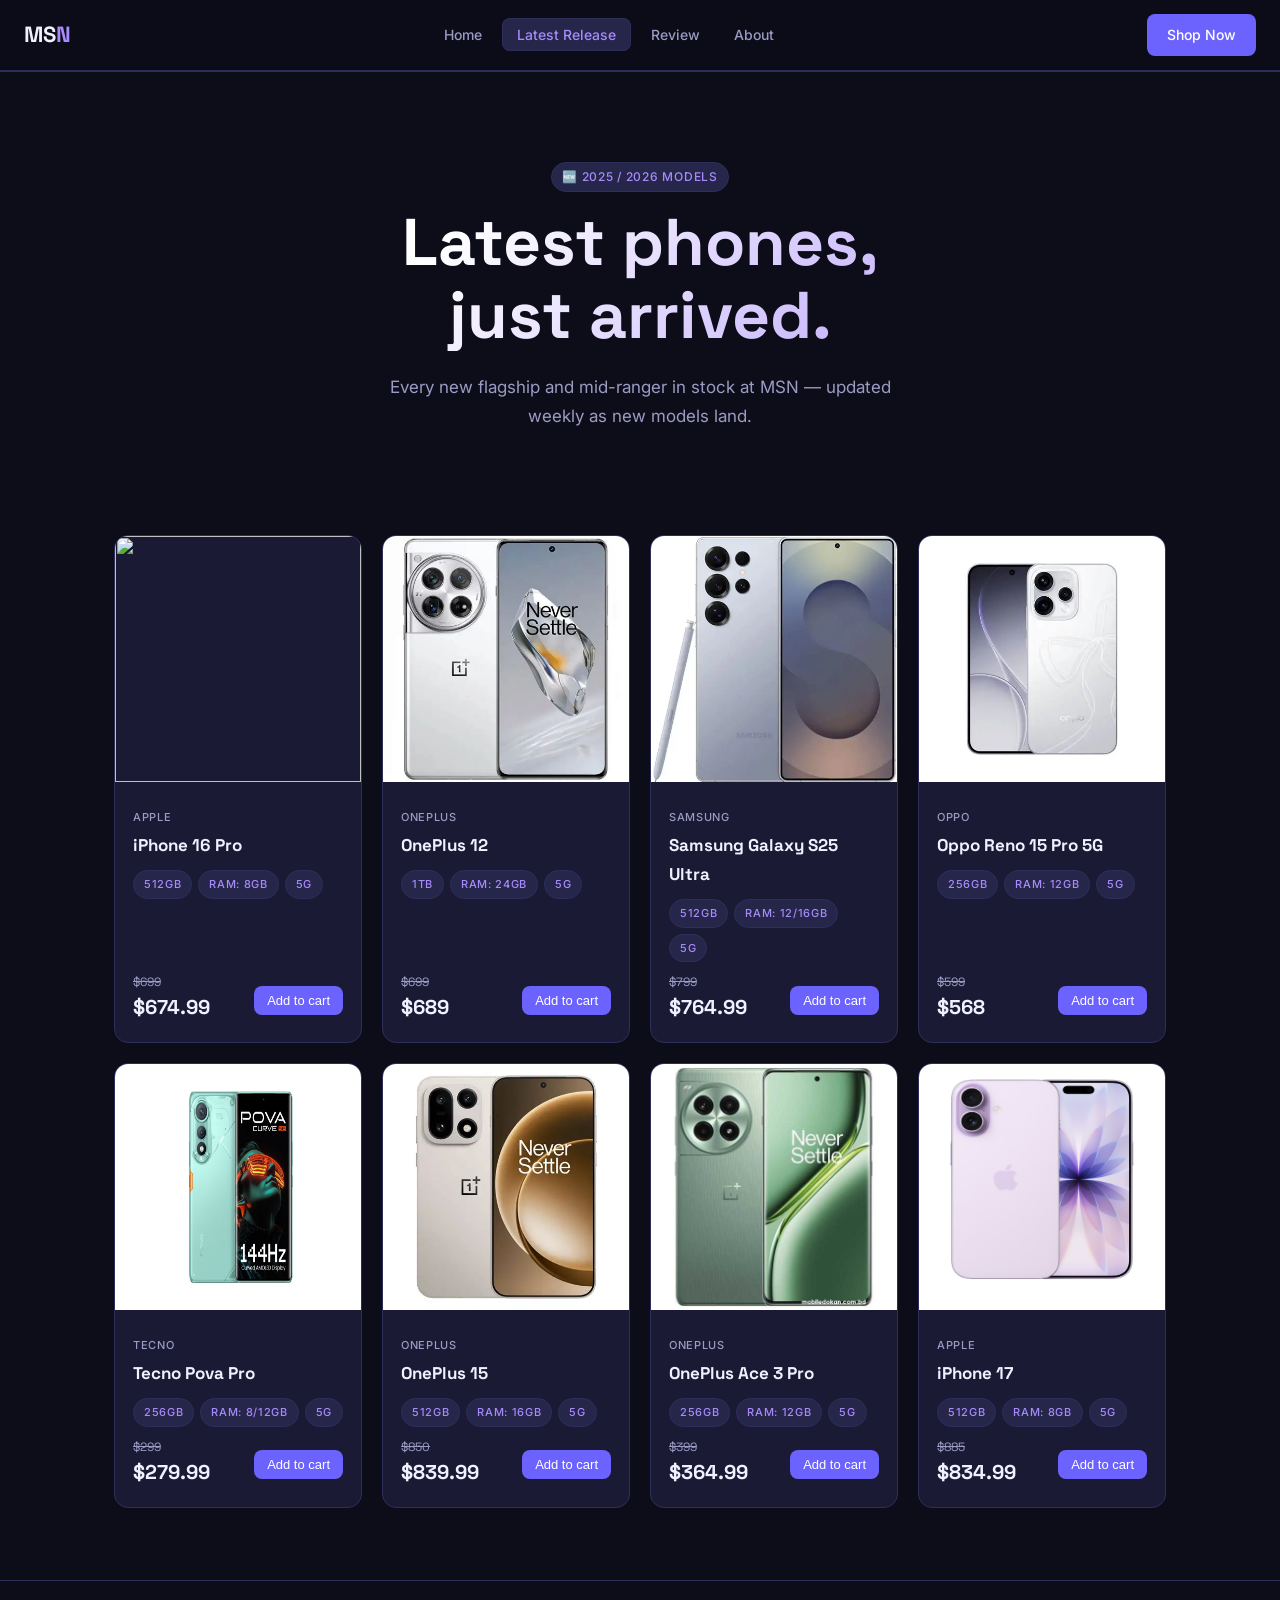
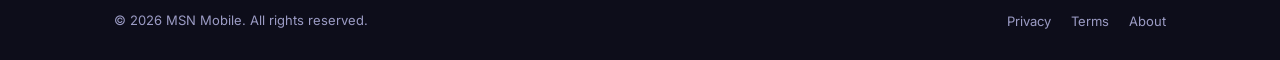
==== latest.html @ aee79e4d "Add files via upload" ====
<!DOCTYPE html>
<html lang="en">
<head>
  <meta charset="UTF-8"/>
  <meta name="viewport" content="width=device-width, initial-scale=1.0"/>
  <title>MSN Mobile — About</title>
  <link href="https://fonts.googleapis.com/css2?family=Space+Grotesk:wght@400;500;700&family=Inter:wght@400;500&display=swap" rel="stylesheet"/>
  <link rel="stylesheet" href="style.css"/>
</head>
<body>
    <nav id="main-nav">
    <div class="nav-inner">
        <a class="logo" href="index.html">MS<span>N</span></a>
        <ul class="nav-links">
            <li><a href="index.html">Home</a></li>
            <li><a href="latest.html">Latest Release</a></li>
            <li><a href="review.html">Review</a></li>
            <li><a href="about.html">About</a></li>
        </ul>
        <div style="display:flex;align-items:center;gap:10px;">
            <a class="btn desktop-cta" href="latest.html">Shop Now</a>
            <button id="nav-toggle-btn" class="hamburger" aria-label="Toggle menu">
            <span></span><span></span><span></span>
            </button>
        </div>
    </div>
    <!-- Mobile drawer -->
    <div class="mobile-menu" id="mobile-menu">
        <ul>
            <li><a href="index.html">🏠 Home</a></li>
            <li><a href="latest.html">📱 Latest Release</a></li>
            <li><a href="review.html">💬 Review</a></li>
            <li><a href="about.html">ℹ️ About</a></li>
        </ul>
        <a class="btn mobile-cta" href="latest.html">Shop Now →</a>
    </div>
    </nav>
    <div class="nav-overlay" id="nav-overlay"></div>

    <!-- Hero -->
    <section class="hero">
        <div class="container">
            <span class="tag">🆕 2025 / 2026 models</span>
            <h1>Latest phones,<br/>just arrived.</h1>
            <p>Every new flagship and mid-ranger in stock at MSN — updated weekly as new models land.</p>
        </div>
    </section>

    <!-- All phones -->
    <section class="page-section" style="padding-top:0;">
        <div class="container">
            <div class="product-grid">

                <div class="product-card">
                    <div><img src="Pic/Iphone_16_Pro.jpg" width="246" height="246"></div>
                    <div class="product-info">
                        <span class="brand">Apple</span>
                        <h3>iPhone 16 Pro</h3>
                        <div class="product-specs"><span class="tag">512GB</span><span class="tag">Ram: 8GB</span><span class="tag">5G</span></div>
                        <div class="product-footer">
                            <div class="price"><span class="old">$699</span>$674.99</div>
                            <button class="btn btn-sm">Add to cart</button>
                        </div>
                    </div>
                </div>

                <div class="product-card">
                    <div><img src="Pic/OnePlus_12.jpg" width="246" height="246"></div>
                    <div class="product-info">
                        <span class="brand">OnePlus</span>
                        <h3>OnePlus 12</h3>
                        <div class="product-specs"><span class="tag">1TB</span><span class="tag">Ram: 24GB</span><span class="tag">5G</span></div>
                        <div class="product-footer">
                            <div class="price"><span class="old">$699</span>$689</div>
                            <button class="btn btn-sm">Add to cart</button>
                        </div>
                    </div>
                </div>

                <div class="product-card">
                    <div><img src="Pic/Galaxy_s25_ultra.jpg" width="246" height="246"></div>
                    <div class="product-info">
                        <span class="brand">Samsung</span>
                        <h3>Samsung Galaxy S25 Ultra</h3>
                        <div class="product-specs"><span class="tag">512GB</span><span class="tag">Ram: 12/16GB</span><span class="tag">5G</span></div>
                        <div class="product-footer">
                            <div class="price"><span class="old">$799</span>$764.99</div>
                            <button class="btn btn-sm">Add to cart</button>
                        </div>
                    </div>
                </div>

                <div class="product-card">
                    <div><img src="Pic/Oppo_reno_15_pro_5g.jpg" width="246" height="246"></div>
                    <div class="product-info">
                        <span class="brand">Oppo</span>
                        <h3>Oppo Reno 15 Pro 5G</h3>
                        <div class="product-specs"><span class="tag">256GB</span><span class="tag">Ram: 12GB</span><span class="tag">5G</span></div>
                        <div class="product-footer">
                            <div class="price"><span class="old">$599</span>$568</div>
                            <button class="btn btn-sm">Add to cart</button>
                        </div>
                    </div>
                </div>

                <div class="product-card">
                    <div><img src="Pic/Tecno_pova7_pro.jpg" width="246" height="246"></div>
                    <div class="product-info">
                        <span class="brand">Tecno</span>
                        <h3>Tecno Pova Pro</h3>
                        <div class="product-specs"><span class="tag">256GB</span><span class="tag">Ram: 8/12GB</span><span class="tag">5G</span></div>
                        <div class="product-footer">
                            <div class="price"><span class="old">$299</span>$279.99</div>
                            <button class="btn btn-sm">Add to cart</button>
                        </div>
                    </div>
                </div>

                <div class="product-card">
                    <div><img src="Pic/OnePlus_15.jpg" width="246" height="246"></div>
                    <div class="product-info">
                        <span class="brand">OnePlus</span>
                        <h3>OnePlus 15</h3>
                        <div class="product-specs"><span class="tag">512GB</span><span class="tag">Ram: 16GB</span><span class="tag">5G</span></div>
                        <div class="product-footer">
                            <div class="price"><span class="old">$850</span>$839.99</div>
                            <button class="btn btn-sm">Add to cart</button>
                        </div>
                    </div>
                </div>

                <div class="product-card">
                    <div><img src="Pic/OnePlus_ace3_pro.jpg" width="246" height="246"></div>
                    <div class="product-info">
                        <span class="brand">OnePlus</span>
                        <h3>OnePlus Ace 3 Pro</h3>
                        <div class="product-specs"><span class="tag">256GB</span><span class="tag">Ram: 12GB</span><span class="tag">5G</span></div>
                        <div class="product-footer">
                            <div class="price"><span class="old">$399</span>$364.99</div>
                            <button class="btn btn-sm">Add to cart</button>
                        </div>
                    </div>
                </div>

                <div class="product-card">
                    <div><img src="Pic/Iphone_17.jpg" width="246" height="246"></div>
                    <div class="product-info">
                        <span class="brand">Apple</span>
                        <h3>iPhone 17</h3>
                        <div class="product-specs"><span class="tag">512GB</span><span class="tag">Ram: 8GB</span><span class="tag">5G</span></div>
                        <div class="product-footer">
                            <div class="price"><span class="old">$885</span>$834.99</div>
                            <button class="btn btn-sm">Add to cart</button>
                        </div>
                    </div>
                </div>

            </div>
        </div>
    </section>

    <!-- Footer -->
    <footer>
        <div class="footer-inner container">
            <p>© 2026 MSN Mobile. All rights reserved.</p>
            <ul class="footer-links">
                <li><a href="#">Privacy</a></li>
                <li><a href="#">Terms</a></li>
                <li><a href="about.html">About</a></li>
            </ul>
        </div>
    </footer>

    <!-- Hamburger -->
    <script>
        // Mobile menu toggle
        const nav = document.getElementById("main-nav");
        const overlay = document.getElementById("nav-overlay");
        const toggle = document.getElementById("nav-toggle-btn");

        function openMenu() {
            nav.classList.add("menu-open");
            overlay.classList.add("visible");
        }
        function closeMenu() {
            nav.classList.remove("menu-open");
            overlay.classList.remove("visible");
        }

        toggle.addEventListener("click", () => {
            nav.classList.contains("menu-open") ? closeMenu() : openMenu();
        });
        overlay.addEventListener("click", closeMenu);
        document.querySelectorAll(".mobile-menu a").forEach(a => a.addEventListener("click", closeMenu));
        // Highlight active nav link
        document.querySelectorAll('.nav-links a, .mobile-menu a').forEach(a => {
            if (a.getAttribute('href') === 'latest.html') a.classList.add('active');
        });
    </script>

</body>
</html>
---- style.css ----
*, *::before, *::after { box-sizing: border-box; margin: 0; padding: 0; }

:root {
  --dark:    #0D0D1A;
  --mid:     #13132A;
  --accent:  #6C63FF;
  --accent2: #A78BFA;
  --text:    #F1F0FF;
  --muted:   #9B9BC4;
  --card:    #1A1A35;
  --border:  #2E2E5A;
  --tag-bg:  #26264A;
  --r:       14px;
  --rs:      8px;
  --ff-head: 'Space Grotesk', sans-serif;
  --ff-body: 'Inter', sans-serif;
}

body {
  background: var(--dark);
  color: var(--text);
  font-family: var(--ff-body);
  font-size: 16px;
  line-height: 1.7;
}

.container  { max-width: 1100px; margin: 0 auto; padding: 0 24px; }
.tag {
  display: inline-block;
  background: var(--tag-bg);
  color: var(--accent2);
  font-size: 12px; font-weight: 500;
  letter-spacing: .06em; text-transform: uppercase;
  padding: 4px 10px; border-radius: 40px;
  border: 1px solid var(--border);
}

.btn {
  display: inline-block;
  background: var(--accent); color: #fff;
  text-decoration: none;
  padding: 9px 20px; border-radius: var(--rs);
  font-size: 14px; font-weight: 500;
  border: none; cursor: pointer;
  transition: opacity .2s;
}
.btn:hover { opacity: .85; }
.btn-outline {
  background: transparent;
  border: 1.5px solid var(--accent);
  color: var(--accent2);
}
.btn-outline:hover { background: var(--accent); color: #fff; }
.btn-sm { padding: 7px 13px; font-size: 13px; }

nav {
  position: sticky; top: 0; z-index: 100;
  background: rgba(13,13,26,.9);
  backdrop-filter: blur(12px);
  border-bottom: 1px solid var(--border);
}
.nav-inner {
  display: flex; align-items: center;
  justify-content: space-between; gap: 16px;
  padding: 14px 24px;
}
.logo {
  font-family: var(--ff-head);
  font-size: 22px; font-weight: 700;
  color: var(--text); text-decoration: none;
}
.logo span { color: var(--accent2); }

/* Desktop nav links */
.nav-links { display: flex; list-style: none; gap: 6px; }
.nav-links a {
  color: var(--muted); text-decoration: none;
  font-size: 14px; font-weight: 500;
  padding: 7px 14px; border-radius: var(--rs);
  transition: color .2s, background .2s;
}
.nav-links a:hover { color: var(--text); background: var(--card); }
.nav-links a.active {
  color: var(--accent2);
  background: var(--tag-bg);
  border: 1px solid var(--border);
}

/* Hide the checkbox itself */
.nav-toggle-input {
  position: absolute; opacity: 0; width: 0; height: 0; pointer-events: none;
}

/* Hamburger */
.hamburger {
  display: none;
  flex-direction: column; align-items: center; justify-content: center;
  gap: 5px; width: 40px; height: 40px;
  background: var(--card); border: 1px solid var(--border);
  border-radius: var(--rs); cursor: pointer; flex-shrink: 0;
}
.hamburger span {
  display: block; width: 20px; height: 2px;
  background: var(--text); border-radius: 2px;
  transition: transform .3s, opacity .3s;
}

/* Hamburger becomes X when menu is open */
nav.menu-open .hamburger span:nth-child(1) { transform: translateY(7px) rotate(45deg); }
nav.menu-open .hamburger span:nth-child(2) { opacity: 0; }
nav.menu-open .hamburger span:nth-child(3) { transform: translateY(-7px) rotate(-45deg); }

/* Mobile drawer */
.mobile-menu {
  max-height: 0; overflow: hidden;
  transition: max-height .35s ease, padding .3s ease;
  background: var(--mid); border-top: 1px solid var(--border);
}
nav.menu-open .mobile-menu { max-height: 300px; padding: 10px 0 18px; }
.mobile-menu ul { list-style: none; padding: 0 16px; margin-bottom: 14px; display: flex; flex-direction: column; gap: 2px; }
.mobile-menu ul a {
  display: block; padding: 11px 14px;
  color: var(--text); text-decoration: none;
  font-size: 15px; font-weight: 500;
  border-radius: var(--rs); transition: background .15s;
}
.mobile-menu ul a:hover,
.mobile-menu ul a.active { background: var(--card); color: var(--accent2); }
.mobile-cta { display: block; margin: 0 16px; text-align: center; }

/* Overlay behind open drawer */
.nav-overlay {
  position: fixed; inset: 0;
  background: rgba(0,0,0,.5); z-index: 99;
  opacity: 0; pointer-events: none;
  transition: opacity .3s;
}
.nav-overlay.visible { opacity: 1; pointer-events: all; }

/* Heading */
.section-head { text-align: center; margin-bottom: 48px; }
.section-head h2 {
  font-family: var(--ff-head);
  font-size: clamp(26px, 4vw, 40px);
  font-weight: 700; margin-top: 10px;
}
.section-head p { color: var(--muted); max-width: 500px; margin: 12px auto 0; }

/* Page hero */
.hero { padding: 90px 0 70px; text-align: center; }
.hero h1 {
  font-family: var(--ff-head);
  font-size: clamp(36px, 6vw, 66px);
  font-weight: 700; line-height: 1.1;
  margin: 14px 0 22px;
  background: linear-gradient(135deg, #fff 30%, var(--accent2) 100%);
  -webkit-background-clip: text; -webkit-text-fill-color: transparent; background-clip: text;
}
.hero p { max-width: 560px; margin: 0 auto 34px; color: var(--muted); font-size: 17px; }
.hero-btns { display: flex; gap: 12px; justify-content: center; flex-wrap: wrap; }

/* Status bar */
.stats {
  display: grid; grid-template-columns: repeat(auto-fit, minmax(130px, 1fr));
  gap: 1px; background: var(--border);
  border: 1px solid var(--border); border-radius: var(--r);
  overflow: hidden; margin-bottom: 72px;
}
.stat-item { background: var(--card); padding: 26px 16px; text-align: center; }
.stat-item strong { display: block; font-family: var(--ff-head); font-size: 30px; font-weight: 700; color: var(--accent2); }
.stat-item span   { font-size: 13px; color: var(--muted); }

/* Phones */
.product-grid { display: grid; grid-template-columns: repeat(auto-fill, minmax(230px, 1fr)); gap: 20px; }
.product-card {
  background: var(--card); border: 1px solid var(--border);
  border-radius: var(--r); overflow: hidden;
  display: flex; flex-direction: column;
  transition: transform .25s, border-color .25s;
}
.product-card:hover { transform: translateY(-4px); border-color: var(--accent); }
.product-img {
  height: 190px; display: flex; align-items: center;
  justify-content: center; font-size: 70px;
  background: linear-gradient(135deg,#1E1E40,#2A2A55);
}
.product-info { padding: 18px; flex: 1; display: flex; flex-direction: column; }
.brand { font-size: 11px; color: var(--muted); font-weight: 500; letter-spacing: .06em; text-transform: uppercase; }
.product-info h3 { font-family: var(--ff-head); font-size: 17px; font-weight: 700; margin: 4px 0 10px; }
.product-specs { display: flex; gap: 6px; flex-wrap: wrap; margin-bottom: 14px; }
.product-specs .tag { font-size: 11px; }
.product-footer { display: flex; align-items: center; justify-content: space-between; margin-top: auto; }
.price { font-family: var(--ff-head); font-size: 20px; font-weight: 700; }
.price .old { display: block; font-size: 12px; font-weight: 400; color: var(--muted); text-decoration: line-through; line-height: 1; margin-bottom: 2px; }

/* feature grid */
.features-grid { display: grid; grid-template-columns: repeat(auto-fit, minmax(200px,1fr)); gap: 18px; }
.feature-card { background: var(--card); border: 1px solid var(--border); border-radius: var(--r); padding: 26px 22px; }
.feature-icon { width: 46px; height: 46px; border-radius: 12px; background: rgba(108,99,255,.15); display: flex; align-items: center; justify-content: center; font-size: 20px; margin-bottom: 14px; }
.feature-card h3 { font-family: var(--ff-head); font-size: 15px; font-weight: 700; margin-bottom: 6px; }
.feature-card p  { color: var(--muted); font-size: 14px; line-height: 1.6; }

/* Review card */
.reviews-grid { display: grid; grid-template-columns: repeat(auto-fit, minmax(240px,1fr)); gap: 20px; }
.review-card { background: var(--card); border: 1px solid var(--border); border-radius: var(--r); padding: 24px; }
.stars { color: #F5C542; font-size: 15px; letter-spacing: 2px; margin-bottom: 12px; }
.review-card blockquote { font-size: 14px; color: var(--muted); line-height: 1.6; font-style: italic; }
.reviewer { display: flex; align-items: center; gap: 10px; margin-top: 16px; }
.avatar { width: 36px; height: 36px; border-radius: 50%; background: var(--accent); display: flex; align-items: center; justify-content: center; font-weight: 700; font-size: 12px; color: #fff; flex-shrink: 0; }
.reviewer strong { display: block; font-size: 13px; font-weight: 500; }
.reviewer span   { font-size: 12px; color: var(--muted); }

/* Rating big display for review page */
.rating-big { font-family: var(--ff-head); font-size: 72px; font-weight: 700; color: var(--accent2); line-height: 1; }
.rating-meta { color: var(--muted); font-size: 14px; margin-top: 4px; }

/* Page section wrapper */
.page-section { padding: 72px 0; }
.page-section + .page-section { border-top: 1px solid var(--border); }

/* Review submit */
.newsletter { padding: 72px 0; text-align: center; border-top: 1px solid var(--border); }
.newsletter h2 { font-family: var(--ff-head); font-size: 28px; font-weight: 700; margin: 10px 0 12px; }
.newsletter p  { color: var(--muted); max-width: 440px; margin: 0 auto 26px; }
.email-form { display: flex; gap: 10px; justify-content: center; flex-wrap: wrap; }
.email-form input { padding: 10px 16px; border-radius: var(--rs); border: 1px solid var(--border); background: var(--card); color: var(--text); font-size: 14px; width: 270px; outline: none; }
.email-form input:focus { border-color: var(--accent); }

/* Footer */
footer { border-top: 1px solid var(--border); padding: 26px 24px; }
.footer-inner { display: flex; align-items: center; justify-content: space-between; flex-wrap: wrap; gap: 12px; }
footer p { font-size: 13px; color: var(--muted); }
.footer-links { list-style: none; display: flex; gap: 20px; }
.footer-links a { color: var(--muted); font-size: 13px; text-decoration: none; }
.footer-links a:hover { color: var(--text); }

/* Rating */
.rating-summary {
  display: flex; gap: 48px; align-items: center;
  background: var(--card); border: 1px solid var(--border);
  border-radius: var(--r); padding: 40px 36px;
  flex-wrap: wrap;
}
.rating-left { text-align: center; flex-shrink: 0; }
.rating-bars { flex: 1; min-width: 220px; display: flex; flex-direction: column; gap: 14px; }
.rating-bar-row {
  display: grid; grid-template-columns: 130px 1fr 32px;
  align-items: center; gap: 12px; font-size: 14px; color: var(--muted);
}
.bar { background: var(--border); border-radius: 99px; height: 8px; overflow: hidden; }
.bar-fill { height: 100%; background: linear-gradient(90deg, var(--accent), var(--accent2)); border-radius: 99px; }

/* Responsive */
@media (max-width: 640px) {
  .nav-links   { display: none; }
  .desktop-cta { display: none; }
  .hamburger   { display: flex; }
  .hero        { padding: 60px 0 50px; }
  .rating-summary { flex-direction: column; padding: 28px 20px; }
  .rating-bar-row { grid-template-columns: 100px 1fr 28px; font-size: 13px; }
}
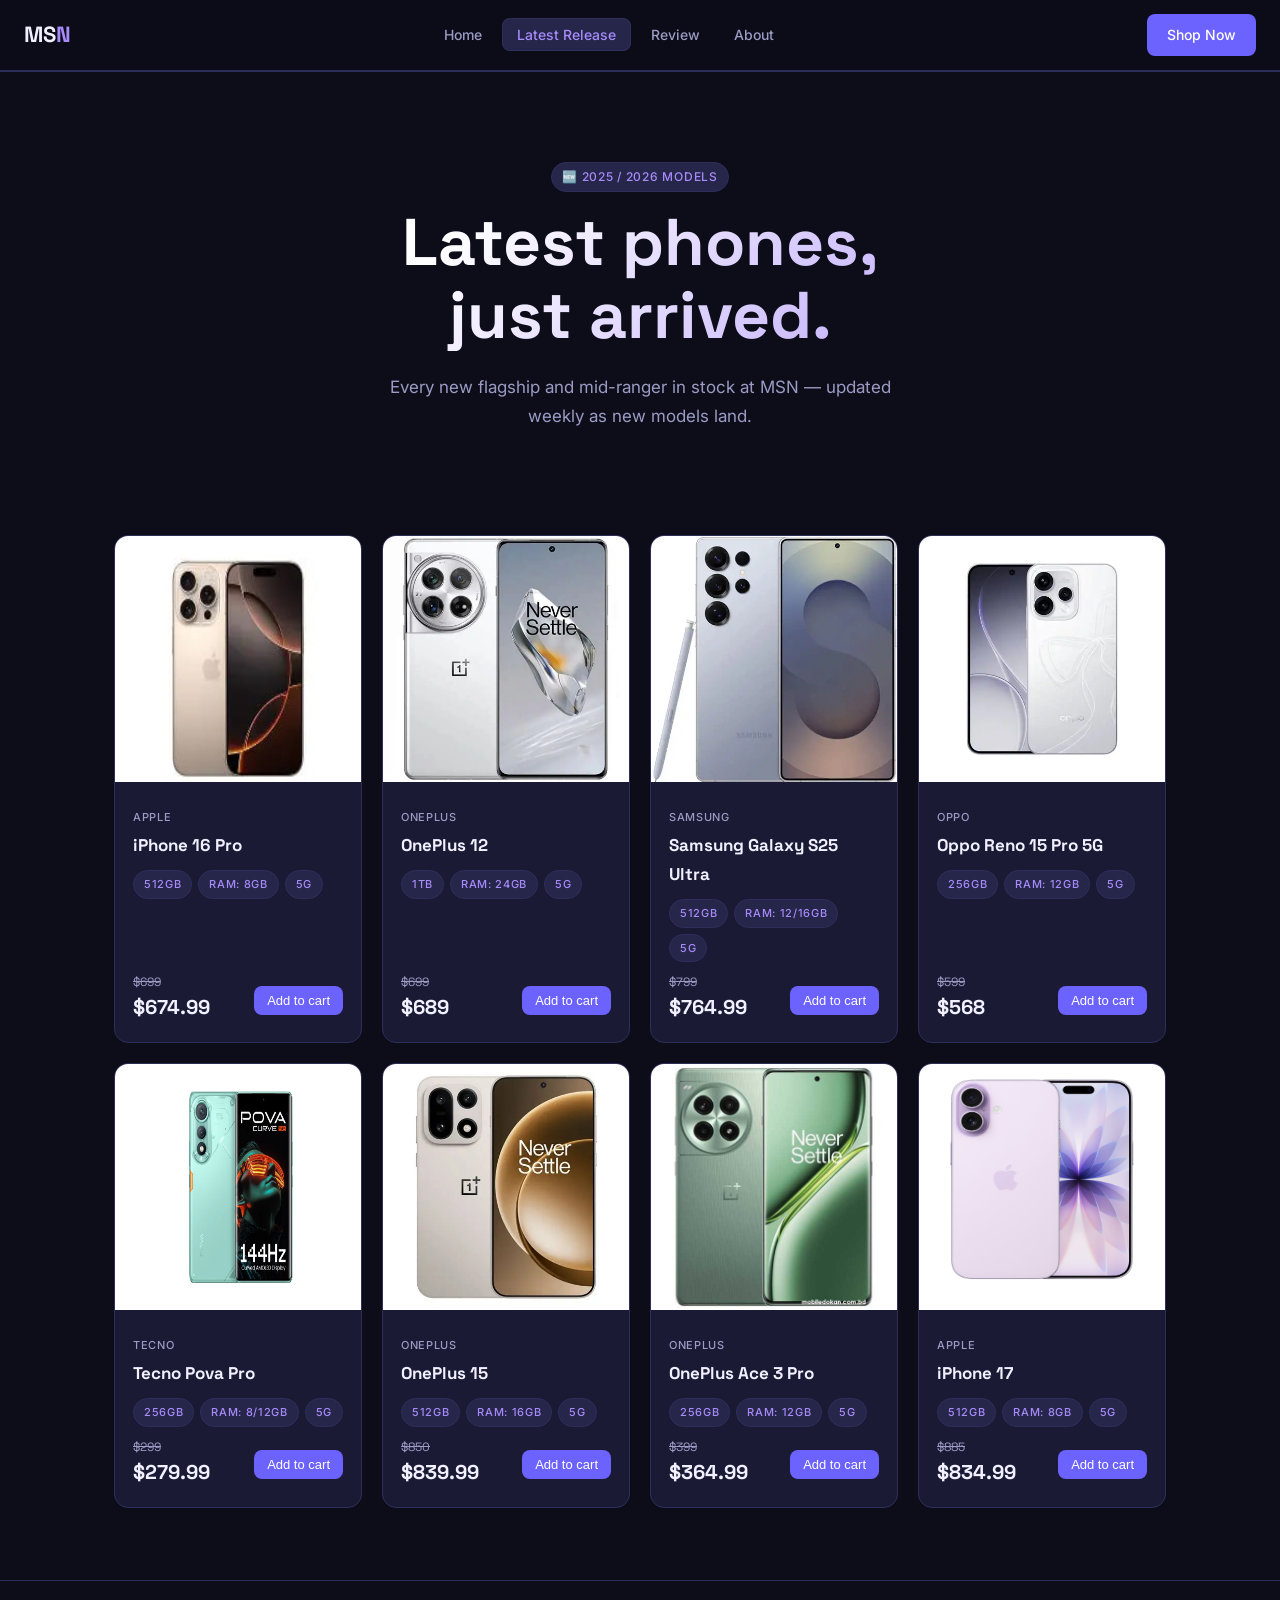
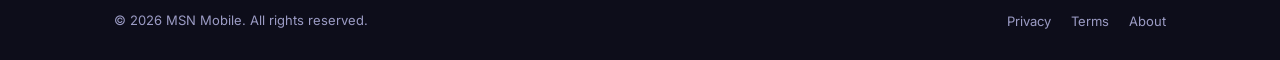
==== commit 49c825fb: "Update latest.html" ====
--- a/latest.html
+++ b/latest.html
@@ -52,7 +52,7 @@
             <div class="product-grid">
 
                 <div class="product-card">
-                    <div><img src="Pic/Iphone_16_Pro.jpg" width="246" height="246"></div>
+                    <div><img src="Pic/Iphone_16_pro.jpg" width="246" height="246"></div>
                     <div class="product-info">
                         <span class="brand">Apple</span>
                         <h3>iPhone 16 Pro</h3>
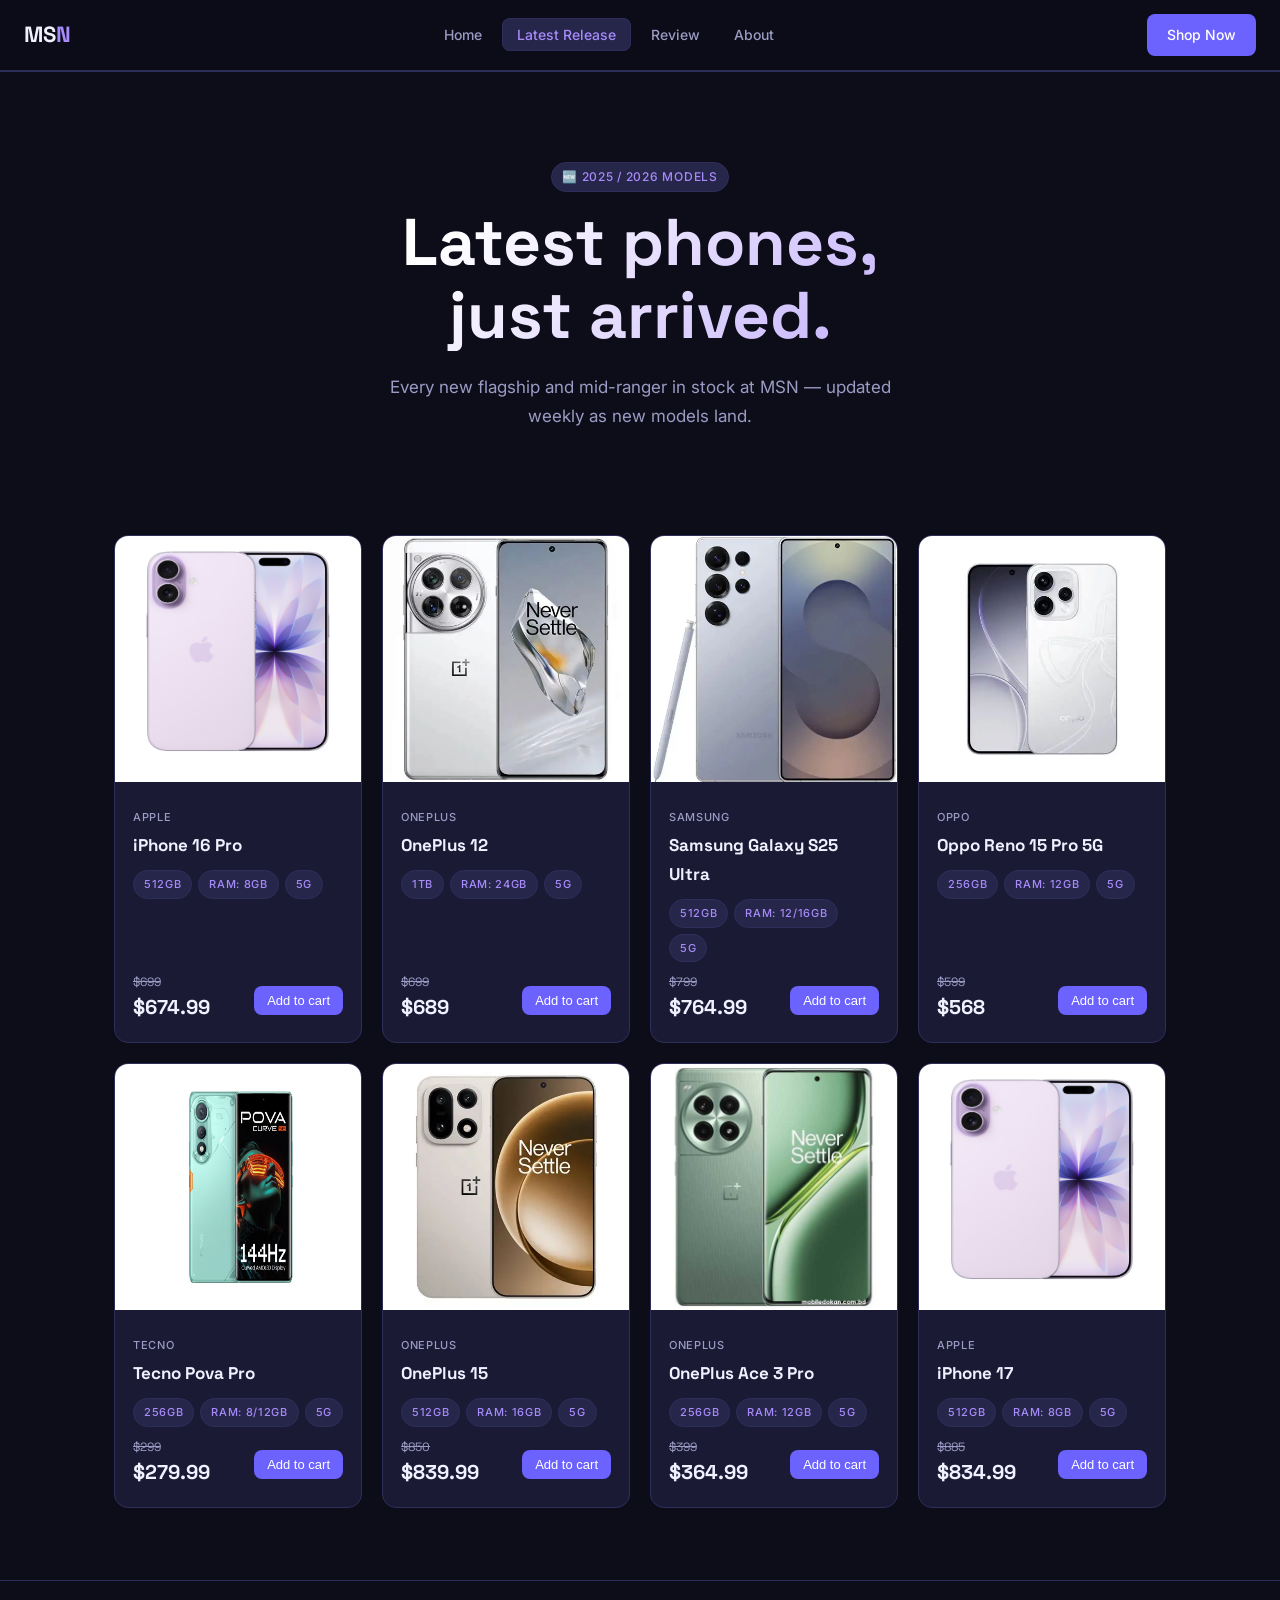
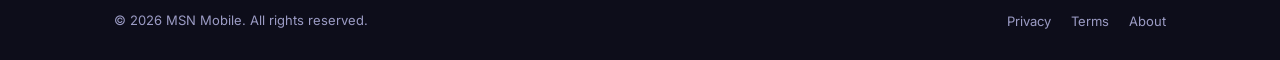
==== commit f398192b: "Update latest.html" ====
--- a/latest.html
+++ b/latest.html
@@ -52,7 +52,7 @@
             <div class="product-grid">
 
                 <div class="product-card">
-                    <div><img src="Pic/Iphone_16_pro.jpg" width="246" height="246"></div>
+                    <div><img src="Pic/Iphone_17.jpg" width="246" height="246"></div>
                     <div class="product-info">
                         <span class="brand">Apple</span>
                         <h3>iPhone 16 Pro</h3>
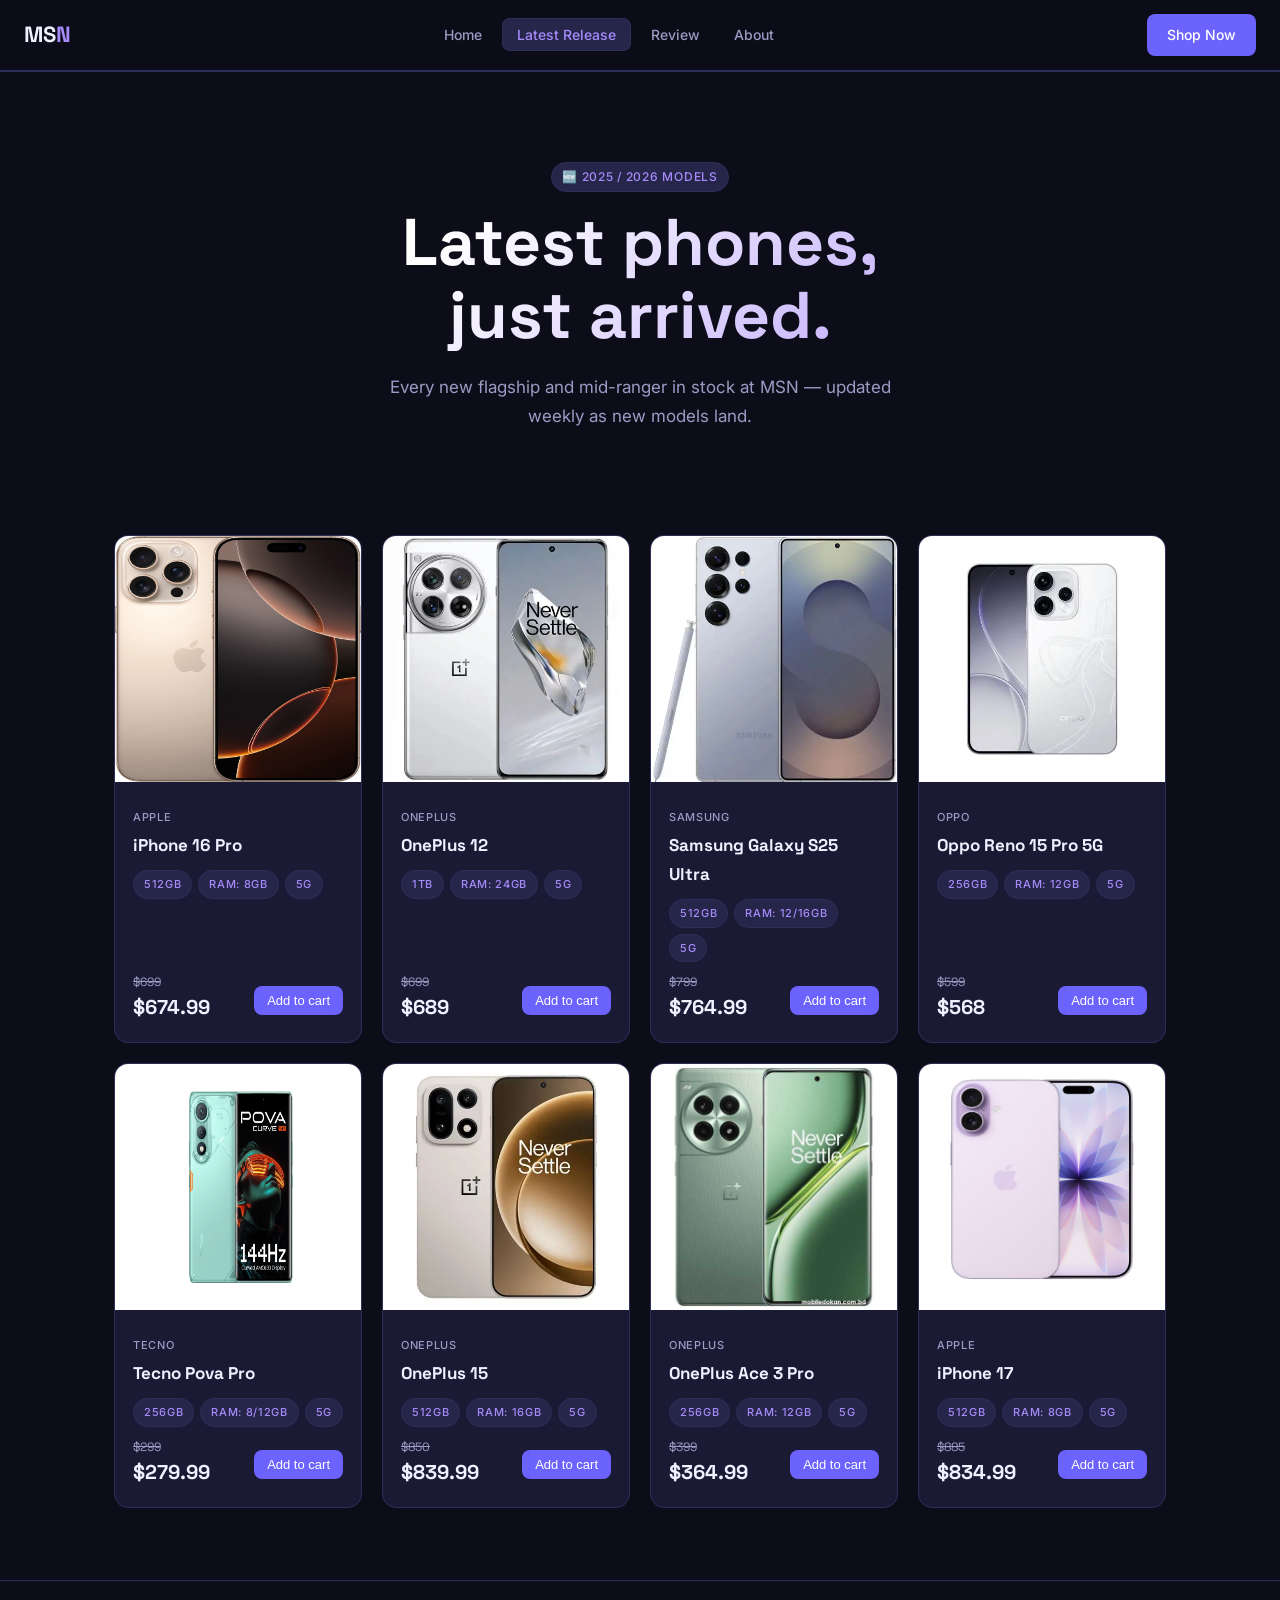
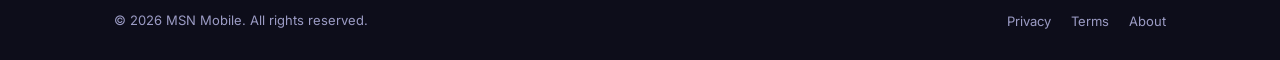
==== commit 5f024a74: "Update latest.html" ====
--- a/latest.html
+++ b/latest.html
@@ -52,7 +52,7 @@
             <div class="product-grid">
 
                 <div class="product-card">
-                    <div><img src="Pic/Iphone_17.jpg" width="246" height="246"></div>
+                    <div><img src="Pic/Iphone_16_pro.jpg" width="246" height="246"></div>
                     <div class="product-info">
                         <span class="brand">Apple</span>
                         <h3>iPhone 16 Pro</h3>
